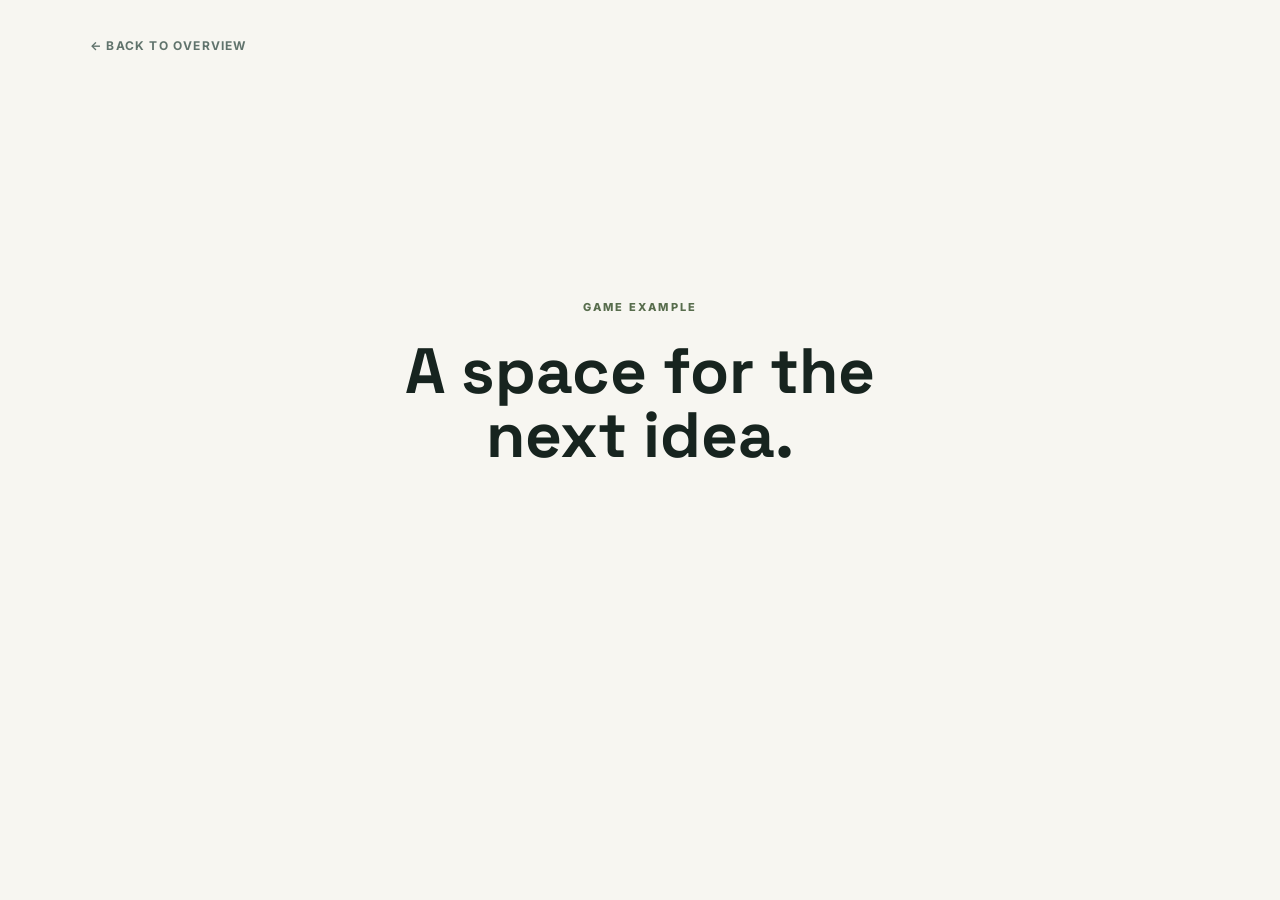
==== game-example.html @ c75b434b "Added game example side tab" ====
<!doctype html>
<html lang="en">

<head>
  <meta charset="utf-8" />
  <meta name="viewport" content="width=device-width, initial-scale=1" />
  <title>Game Example | Joe M</title>
  <meta name="description" content="A space for Joe Martinez's game example." />
  <link rel="preconnect" href="https://fonts.googleapis.com">
  <link rel="preconnect" href="https://fonts.gstatic.com" crossorigin>
  <link
    href="https://fonts.googleapis.com/css2?family=Inter:wght@300;400;500;600;700;800&family=Space+Grotesk:wght@500;600;700&display=swap"
    rel="stylesheet">
  <link rel="stylesheet" href="styles.css" />
</head>

<body>
  <main class="game-example-page">
    <a class="game-example-back" href="index.html">&larr; Back to overview</a>
    <section class="game-example-space" aria-labelledby="game-example-title">
      <p class="micro-label">Game Example</p>
      <h1 id="game-example-title">A space for the next idea.</h1>
    </section>
  </main>

  <script src="app.js"></script>
</body>

</html>
---- styles.css ----
* {
  box-sizing: border-box;
  -webkit-font-smoothing: antialiased;
}

:root {
  --font-sans: "Inter", "Segoe UI", Arial, sans-serif;
  --font-display: "Space Grotesk", "Inter", "Segoe UI", Arial, sans-serif;

  --page-bg: #f7f6f1;
  --panel-bg: rgba(255, 250, 244, 0.56);
  --panel-soft: rgba(255, 255, 255, 0.72);
  --line: rgba(86, 104, 115, 0.16);
  --line-strong: rgba(86, 104, 115, 0.32);
  --text: #17241f;
  --text-soft: #60736c;
  --text-muted: #8b8d7d;
  --text-light: #eef0e8;
  --sage: #b6c2aa;
  --sage-deep: #586d4d;
  --sage-dim: #d8e2d7;
  --sage-mute: #8ca385;
  --sage-heat: #eab88a;
  --sage-glass: rgba(232, 246, 222, 0.12);
  --shadow: rgba(63, 84, 48, 0.14);
  --shadow-strong: rgba(30, 45, 28, 0.26);
  --foam: #f8f7ee;
  --mint: #9dbc91;
  --mint-hot: #c3d2a7;
  --cyan: #a3c8bd;
  --line-shadow: rgba(255, 255, 255, 0.8);
  --danger: #db765a;

  --cursor-x: 50%;
  --cursor-y: 50%;
}

body.night-mode {
  --page-bg: #101b17;
  --panel-bg: rgba(232, 245, 232, 0.08);
  --panel-soft: rgba(255, 255, 255, 0.05);
  --line: rgba(223, 244, 221, 0.2);
  --line-strong: rgba(223, 244, 221, 0.34);
  --text: #eefae5;
  --text-soft: #b3b9a9;
  --text-muted: #b1bdad;
  --text-light: #eef0e8;
  --sage: #9db68b;
  --sage-deep: #c6d5bd;
  --sage-dim: #263d2b;
  --sage-mute: #8ca385;
  --sage-heat: #ffd0a7;
  --foam: #111b16;
  --shadow: rgba(0, 0, 0, 0.34);
  --shadow-strong: rgba(0, 0, 0, 0.58);
}

body {
  margin: 0;
  color: var(--text);
  background: var(--page-bg);
  min-height: 100vh;
  font-family: var(--font-sans);
  transition: background 550ms ease, color 500ms ease;
}

.game-example-page {
  width: min(1100px, calc(100vw - 70px));
  min-height: 100vh;
  margin: 0 auto;
  padding: 34px 0;
}

.game-example-back {
  color: var(--text-soft);
  font-size: 12px;
  font-weight: 700;
  letter-spacing: 0.1em;
  text-decoration: none;
  text-transform: uppercase;
}

.game-example-back:hover {
  color: var(--sage-deep);
}

.game-example-space {
  min-height: 72vh;
  display: grid;
  place-content: center;
  text-align: center;
}

.game-example-space h1 {
  max-width: 520px;
  margin: 14px auto 0;
  font-family: var(--font-display);
  font-size: clamp(2rem, 5vw, 4.5rem);
  line-height: 1;
}

body::before,
body::after {
  content: "";
  display: none;
}

.site-shell {
  width: min(1500px, calc(100vw - 70px));
  margin: 24px auto;
  display: grid;
  grid-template-columns: minmax(260px, 280px) minmax(740px, 1fr);
  gap: 20px;
  position: relative;
}

.glass-panel {
  background: var(--panel-bg);
  border: 1px solid var(--line);
  box-shadow: 0 10px 24px var(--shadow);
  backdrop-filter: blur(12px) saturate(110%);
  -webkit-backdrop-filter: blur(12px) saturate(110%);
}

.sidebar {
  border-radius: 22px;
  padding: 30px 26px;
  min-height: 720px;
  display: flex;
  flex-direction: column;
  align-items: stretch;
  position: relative;
  overflow: hidden;
}

.sidebar::before,
.hero-card::before,
.bento-card::before,
.timeline::before,
.quote-panel::before,
.orbit-panel::before {
  content: "";
  position: absolute;
  inset: -1px;
  border-radius: inherit;
  background-image: radial-gradient(var(--line) 1px, transparent 1px);
  background-size: 26px 26px;
  mask-image: linear-gradient(180deg, rgba(0, 0, 0, 1), transparent 100%);
  pointer-events: none;
  opacity: 0.64;
}

.sidebar::after {
  content: "";
  width: 120px;
  height: 120px;
  border-radius: 50%;
  border: 1px solid var(--line-strong);
  position: absolute;
  right: -22px;
  top: -14px;
  transform: rotate(20deg);
  opacity: 0.8;
}

.brand {
  display: flex;
  align-items: center;
  gap: 14px;
  color: var(--text);
  text-decoration: none;
}

.brand-mark {
  width: 50px;
  height: 50px;
  border-radius: 50%;
  border: 1px solid var(--line-strong);
  display: flex;
  align-items: center;
  justify-content: center;
  gap: 4px;
  background: transparent;
}

.brand-mark span {
  display: block;
  width: 4px;
  height: 26px;
  background: var(--sage-deep);
  border-radius: 2px;
  transform: rotate(12deg);
}

.brand-mark span:nth-child(2) {
  height: 34px;
  transform: rotate(0deg);
}

.brand-text {
  display: flex;
  flex-direction: column;
}

.brand-kicker {
  font-size: 11px;
  letter-spacing: 0.22em;
  text-transform: uppercase;
  color: var(--text-muted);
}

.brand-name {
  font-family: var(--font-display);
  font-size: 24px;
  font-weight: 700;
  letter-spacing: -0.03em;
}

.main-nav {
  margin-top: 84px;
  display: flex;
  flex-direction: column;
  gap: 12px;
}

.nav-link {
  display: flex;
  align-items: center;
  gap: 12px;
  padding: 12px 12px;
  color: var(--text-soft);
  border-radius: 14px;
  border: 1px solid transparent;
  font-size: 12px;
  font-weight: 700;
  letter-spacing: 0.12em;
  text-transform: uppercase;
  text-decoration: none;
  transition: color 380ms ease, background 380ms ease, border 380ms ease, transform 380ms ease;
}

.nav-link .nav-icon {
  width: 34px;
  height: 34px;
  border-radius: 50%;
  display: flex;
  align-items: center;
  justify-content: center;
}

.nav-link svg {
  width: 20px;
  height: 20px;
  fill: none;
  stroke-width: 2;
}

.nav-link svg path,
.nav-link svg circle {
  stroke: currentColor;
}

.nav-link:hover,
.nav-link.is-active {
  color: var(--sage-deep);
  border-color: var(--line-strong);
  background: var(--sage-glass);
  transform: translateX(3px);
}

.profile-block {
  margin-top: auto;
  padding-top: 44px;
}

.profile-image-wrap {
  width: 150px;
  height: 150px;
  border-radius: 50%;
  margin: 0 auto;
  background: var(--foam);
  display: flex;
  align-items: center;
  justify-content: center;
  border: 1px solid var(--line-strong);
  position: relative;
}

.profile-image-wrap::before {
  content: "";
  position: absolute;
  inset: -9px;
  border-radius: 50%;
  border: 1px solid var(--line);
}

.profile-image {
  width: 116px;
  height: 116px;
  border-radius: 50%;
  border: 1px solid var(--line-strong);
  background: linear-gradient(125deg, var(--sage-deep), var(--sage));
  display: flex;
  align-items: center;
  justify-content: center;
  position: relative;
  color: var(--foam);
  font-family: var(--font-display);
  font-size: 38px;
  font-weight: 700;
}

.image-orbit {
  position: absolute;
  width: 100%;
  height: 100%;
  inset: -2px;
  border-radius: 50%;
  border: 1px dashed var(--line-strong);
}

.orbit-one {
  transform: scale(1.22);
}

.orbit-two {
  transform: scale(1.34);
  border-style: solid;
  border-color: var(--sage-heat);
}

.profile-info {
  text-align: center;
  margin-top: 22px;
}

.profile-label {
  display: block;
  font-family: var(--font-display);
  font-size: 21px;
  font-weight: 700;
  color: var(--text);
}

.profile-status {
  display: flex;
  align-items: center;
  justify-content: center;
  gap: 8px;
  margin-top: 12px;
  color: var(--text-soft);
  font-size: 11px;
  letter-spacing: 0.14em;
  text-transform: uppercase;
}

.status-dot {
  width: 7px;
  height: 7px;
  border-radius: 50%;
  background: var(--sage);
}

.sidebar-bottom {
  display: flex;
  align-items: center;
  justify-content: space-between;
  gap: 10px;
  margin-top: 40px;
  padding-top: 22px;
}

.theme-toggle {
  display: inline-flex;
  align-items: center;
  gap: 10px;
  padding: 8px 12px 8px 10px;
  border-radius: 999px;
  border: 1px solid var(--line-strong);
  background: var(--panel-soft);
  color: var(--text);
  cursor: pointer;
  transition: transform 180ms ease, border-color 180ms ease, background 180ms ease;
}

.theme-toggle:hover {
  transform: translateY(-1px);
  border-color: var(--line);
}

.theme-toggle-track {
  position: relative;
  display: inline-block;
  width: 44px;
  height: 24px;
  border-radius: 999px;
  background: var(--line);
  border: 1px solid var(--line-strong);
}

.theme-toggle-thumb {
  position: absolute;
  left: 3px;
  top: 3px;
  width: 16px;
  height: 16px;
  border-radius: 50%;
  background: var(--text);
  transition: transform 220ms ease, background 220ms ease;
}

body.light-mode .theme-toggle-thumb {
  transform: translateX(20px);
  background: var(--sage-heat);
}

.theme-toggle-text {
  font-size: 10px;
  font-weight: 800;
  letter-spacing: 0.16em;
  text-transform: uppercase;
}

.icon-button,
.card-button,
.panel-icon {
  width: 44px;
  height: 44px;
  display: flex;
  align-items: center;
  justify-content: center;
  border-radius: 50%;
  background: var(--panel-soft);
  color: var(--text);
  border: 1px solid var(--line);
  outline: none;
  cursor: pointer;
  transition: transform 350ms ease, background 350ms ease, border 350ms ease;
}

.icon-button svg,
.card-button svg,
.panel-icon svg,
.download-link svg,
.topbar-button svg,
.primary-button svg {
  width: 20px;
  height: 20px;
  fill: none;
  stroke: currentColor;
  stroke-width: 2;
}

.icon-button:hover,
.card-button:hover,
.panel-icon:hover {
  transform: rotate(10deg);
  background: var(--sage-glass);
}

.download-link {
  color: var(--text-soft);
  font-size: 11px;
  font-weight: 700;
  letter-spacing: 0.12em;
  text-transform: uppercase;
  text-decoration: none;
  display: flex;
  align-items: center;
  gap: 8px;
}

.download-link svg {
  width: 17px;
  height: 17px;
}

.dashboard {
  min-width: 0;
}

.topbar {
  min-height: 80px;
  display: flex;
  align-items: center;
  justify-content: space-between;
  padding: 0 4px;
}

.section-tag {
  color: var(--text-soft);
  font-size: 11px;
  font-weight: 700;
  letter-spacing: 0.2em;
  text-transform: uppercase;
}

.topbar-right {
  display: flex;
  align-items: center;
  gap: 14px;
}

.topbar-date {
  color: var(--text-soft);
  font-size: 11px;
  font-weight: 700;
  letter-spacing: 0.16em;
}

.topbar-button {
  display: flex;
  align-items: center;
  gap: 7px;
  color: var(--text);
  text-decoration: none;
  padding: 10px 14px;
  border-radius: 999px;
  border: 1px solid var(--line-strong);
  font-size: 11px;
  font-weight: 800;
  letter-spacing: 0.12em;
  text-transform: uppercase;
  background: var(--panel-soft);
}

.topbar-button svg {
  width: 16px;
  height: 16px;
}

.hero-grid {
  display: grid;
  grid-template-columns: minmax(630px, 2fr) minmax(280px, 0.8fr);
  gap: 16px;
  margin: 0 0 16px;
}

.hero-card {
  min-height: 420px;
  border-radius: 22px;
  padding: 44px 42px;
  display: grid;
  grid-template-columns: minmax(420px, 1fr) minmax(210px, 0.64fr);
  align-items: center;
  gap: 20px;
  position: relative;
  isolation: isolate;
  overflow: hidden;
}

.hero-card::after {
  content: "";
  width: 380px;
  height: 380px;
  border-radius: 50%;
  border: 1px solid var(--line);
  position: absolute;
  right: -156px;
  top: -130px;
  background: transparent;
  box-shadow: inset 0 0 0 16px var(--sage-glass);
}

.hero-card-content {
  position: relative;
  z-index: 1;
}

.micro-label {
  color: var(--sage-deep);
  font-size: 11px;
  font-weight: 800;
  letter-spacing: 0.2em;
  text-transform: uppercase;
  display: block;
}

.hero-card h1 {
  margin: 14px 0 16px;
  color: var(--text);
  font-family: var(--font-display);
  font-size: clamp(72px, 5.5vw, 96px);
  line-height: 0.86;
  font-weight: 700;
  letter-spacing: -0.055em;
}

.hero-title-row {
  display: flex;
  align-items: center;
  gap: 14px;
}

.hero-title {
  color: var(--text-soft);
  font-size: 15px;
  font-weight: 700;
  letter-spacing: 0.17em;
  text-transform: uppercase;
}

.hero-spark {
  display: flex;
  align-items: center;
  gap: 4px;
}

.hero-spark span {
  display: inline-block;
  width: 4px;
  height: 4px;
  border-radius: 50%;
  background: var(--sage);
  box-shadow: 0 0 0 1px var(--sage-deep);
}

.hero-description {
  max-width: 420px;
}

.hero-description p {
  margin: 20px 0 0;
  color: var(--text-soft);
  font-size: 17px;
  line-height: 1.72;
}

.hero-meta {
  display: flex;
  align-items: center;
  gap: 14px;
  flex-wrap: wrap;
  margin-top: 30px;
}

.meta-card {
  min-width: 120px;
  padding: 16px 14px;
  border-radius: 18px;
  border: 1px solid var(--line);
  background: var(--panel-soft);
}

.meta-value {
  display: block;
  color: var(--text);
  font-family: var(--font-display);
  font-size: 21px;
  font-weight: 700;
  line-height: 1.2;
}

.meta-label {
  display: block;
  margin-top: 8px;
  color: var(--text-muted);
  font-size: 10px;
  font-weight: 800;
  letter-spacing: 0.16em;
  text-transform: uppercase;
}

.hero-actions {
  margin-top: 30px;
  display: flex;
  align-items: center;
  gap: 14px;
}

.primary-button {
  padding: 13px 20px;
  border-radius: 999px;
  color: var(--foam);
  background: var(--sage-deep);
  text-decoration: none;
  font-size: 12px;
  font-weight: 800;
  letter-spacing: 0.14em;
  text-transform: uppercase;
  display: flex;
  align-items: center;
  gap: 8px;
  box-shadow: 0 8px 18px var(--shadow);
  transition: transform 380ms ease, box-shadow 380ms ease;
}

.primary-button svg {
  width: 18px;
  height: 18px;
}

.primary-button:hover {
  transform: translateY(-2px);
  box-shadow: 0 10px 22px var(--shadow-strong);
}

.ghost-button {
  padding: 12px 19px;
  color: var(--text);
  border-radius: 999px;
  border: 1px solid var(--line-strong);
  background: transparent;
  text-decoration: none;
  font-size: 12px;
  font-weight: 800;
  letter-spacing: 0.14em;
  text-transform: uppercase;
  transition: background 380ms ease, color 380ms ease, transform 380ms ease;
}

.ghost-button:hover {
  background: var(--sage-glass);
  transform: translateY(-2px);
}

.hero-visual {
  min-height: 320px;
  position: relative;
  display: flex;
  align-items: center;
  justify-content: center;
}

.visual-grid {
  width: min(220px, 210px);
  height: min(220px, 210px);
  border-radius: 26% 42% 28% 42%;
  background-image: radial-gradient(var(--line) 1px, transparent 1px);
  background-size: 20px 20px;
  border: 1px solid var(--line-strong);
  box-shadow: 0 10px 28px var(--shadow);
  display: grid;
  grid-template-columns: repeat(2, 1fr);
  gap: 10px;
  padding: 24px;
  transform: rotate(-12deg);
  animation: hoverGrid 7s ease-in-out infinite;
}

.grid-cell {
  width: 60px;
  height: 60px;
  border-radius: 12px;
  border: 1px solid var(--line-strong);
  background: var(--sage-glass);
}

.cell-one,
.cell-four {
  transform: scaleY(1.24);
}

.cell-two,
.cell-three {
  transform: scaleX(1.24);
}

.hero-visual::before {
  content: "";
  width: 220px;
  height: 220px;
  border-radius: 50%;
  position: absolute;
  inset: 50%;
  transform: translate(-50%, -50%);
  border: 2px solid var(--line);
}

.floating-orbit {
  position: absolute;
  width: 130px;
  height: 130px;
  border-radius: 50%;
  border: 1px dashed var(--line-strong);
  pointer-events: none;
}

.orbit-a {
  right: 0;
  top: -8px;
}

.orbit-b {
  left: 0;
  bottom: -20px;
  border-style: solid;
}

.orbit-inner {
  position: absolute;
  left: 50%;
  top: 50%;
  width: 10px;
  height: 10px;
  border-radius: 50%;
  background: var(--sage-heat);
  transform: translate(-50%, -50%);
}

.floating-card {
  position: absolute;
  display: flex;
  align-items: center;
  gap: 9px;
  padding: 10px 12px;
  border-radius: 999px;
  background: var(--panel-soft);
  border: 1px solid var(--line-strong);
  color: var(--text-soft);
  font-size: 10px;
  font-weight: 800;
  letter-spacing: 0.15em;
  text-transform: uppercase;
}

.floating-card-one {
  left: -16px;
  top: 30px;
}

.floating-card-two {
  right: -12px;
  bottom: 38px;
}

.float-icon {
  width: 25px;
  height: 25px;
  border-radius: 50%;
  border: 1px solid var(--line);
  display: flex;
  align-items: center;
  justify-content: center;
}

.float-icon svg {
  width: 16px;
  height: 16px;
  fill: none;
  stroke: currentColor;
  stroke-width: 2;
}

.orbit-panel {
  border-radius: 22px;
  padding: 30px 24px;
  position: relative;
  overflow: hidden;
}

.panel-head,
.card-head,
.timeline-head {
  display: flex;
  align-items: center;
  justify-content: space-between;
}

.panel-title {
  color: var(--text);
  font-family: var(--font-display);
  font-size: 16px;
  font-weight: 700;
  letter-spacing: 0.1em;
  text-transform: uppercase;
}

.panel-icon {
  color: var(--sage-deep);
}

.signal-map {
  min-height: 250px;
  display: flex;
  align-items: center;
  justify-content: center;
  flex-direction: column;
  position: relative;
}

.map-core {
  width: 145px;
  height: 145px;
  border-radius: 50%;
  border: 1px solid var(--line-strong);
  display: flex;
  align-items: center;
  justify-content: center;
  position: relative;
  background: var(--sage-glass);
  box-shadow: inset 0 0 0 14px var(--panel-soft);
}

.map-core::before,
.map-core::after {
  content: "";
  position: absolute;
  inset: -12px;
  border-radius: 50%;
  border: 1px solid var(--line);
}

.map-core::after {
  inset: -24px;
  border-style: dashed;
}

.core-label {
  font-family: var(--font-display);
  font-size: 36px;
  font-weight: 700;
  color: var(--text);
}

.core-line {
  position: absolute;
  height: 1px;
  width: 110px;
  background: var(--line-strong);
  transform: rotate(90deg);
}

.signal-bars {
  width: 150px;
  display: flex;
  align-items: end;
  justify-content: center;
  gap: 8px;
  height: 60px;
  margin-top: 24px;
}

.bar {
  display: block;
  width: 7px;
  height: 20px;
  border-radius: 4px;
  background: var(--sage);
  animation: pulseBar 1900ms ease-in-out infinite;
}

.bar-one {
  height: 12px;
}

.bar-two {
  height: 35px;
  animation-delay: 160ms;
}

.bar-three {
  height: 48px;
  animation-delay: 280ms;
}

.bar-four {
  height: 34px;
  animation-delay: 120ms;
}

.bar-five {
  height: 16px;
  animation-delay: 330ms;
}

.panel-metrics {
  display: flex;
  align-items: center;
  justify-content: space-between;
  border-top: 1px solid var(--line);
  padding-top: 16px;
}

.panel-metrics div {
  display: flex;
  flex-direction: column;
}

.metric-value {
  color: var(--text);
  font-family: var(--font-display);
  font-size: 30px;
  font-weight: 700;
}

.metric-label {
  color: var(--text-muted);
  font-size: 10px;
  font-weight: 700;
  letter-spacing: 0.16em;
  text-transform: uppercase;
}

.bento-grid {
  display: grid;
  grid-template-columns: repeat(4, minmax(160px, 1fr));
  gap: 16px;
  margin: 16px 0;
}

.bento-card {
  position: relative;
  overflow: hidden;
  background: var(--panel-soft);
  padding: 22px 20px;
  border-radius: 18px;
  border: 1px solid var(--line);
  min-height: 200px;
}

.bento-card:nth-child(1) {
  grid-column: span 2;
  grid-row: span 2;
}

.bento-card:nth-child(4) {
  grid-column: span 2;
}

.card-tall {
  min-height: 260px;
}

.card-head {
  gap: 16px;
}

.card-kicker {
  color: var(--sage-deep);
  font-size: 10px;
  font-weight: 800;
  letter-spacing: 0.2em;
  text-transform: uppercase;
}

.card-button {
  width: 36px;
  height: 36px;
  color: var(--sage-deep);
  border-radius: 50%;
}

.card-button svg {
  width: 17px;
  height: 17px;
}

.stack-list {
  display: flex;
  flex-direction: column;
  gap: 16px;
  margin-top: 36px;
}

.stack-row {
  display: grid;
  grid-template-columns: 120px 1fr 40px;
  align-items: center;
  gap: 10px;
}

.stack-name {
  color: var(--text-soft);
  font-size: 11px;
  font-weight: 800;
  letter-spacing: 0.14em;
  text-transform: uppercase;
}

.stack-track {
  height: 7px;
  border-radius: 99px;
  background: var(--line);
  border: 1px solid var(--line);
  overflow: hidden;
}

.stack-fill {
  display: block;
  height: 100%;
  width: var(--fill, 50%);
  border-radius: 99px;
  background: linear-gradient(90deg, var(--sage), var(--sage-heat));
}

.fill-one {
  --fill: 86%;
}

.fill-two {
  --fill: 74%;
}

.fill-three {
  --fill: 69%;
}

.fill-four {
  --fill: 78%;
}

.stack-percent {
  color: var(--text-muted);
  font-family: var(--font-display);
  font-size: 16px;
}

.about-copy {
  color: var(--text-soft);
  font-size: 16px;
  line-height: 1.8;
  margin: 50px 0 0;
}

.path-list {
  list-style: none;
  padding: 0;
  margin: 50px 0 0;
}

.path-list li {
  color: var(--text-soft);
  font-size: 12px;
  font-weight: 700;
  letter-spacing: 0.16em;
  text-transform: uppercase;
  display: flex;
  align-items: center;
  gap: 14px;
  padding: 12px 0;
  border-bottom: 1px solid var(--line);
}

.path-list li:last-child {
  border-bottom: none;
}

.path-list li span {
  width: 7px;
  height: 7px;
  border-radius: 50%;
  background: var(--sage-deep);
}

.long-card {
  grid-column: span 2;
}

.project-signal {
  margin-top: 44px;
  display: flex;
  align-items: center;
  justify-content: space-between;
  gap: 16px;
}

.signal-copy {
  display: flex;
  flex-direction: column;
}

.project-date {
  font-size: 10px;
  font-weight: 800;
  letter-spacing: 0.16em;
  color: var(--sage-deep);
  text-transform: uppercase;
}

.project-title {
  font-family: var(--font-display);
  font-size: 36px;
  font-weight: 700;
  color: var(--text);
  line-height: 1.1;
  margin-top: 14px;
}

.project-blurb {
  color: var(--text-soft);
  font-size: 11px;
  font-weight: 700;
  letter-spacing: 0.16em;
  text-transform: uppercase;
  margin-top: 10px;
}

.signal-wave {
  display: flex;
  align-items: end;
  gap: 4px;
  height: 70px;
}

.signal-wave span {
  width: 4px;
  border-radius: 40px;
  background: var(--sage);
  animation: pulseBar 1600ms ease-in-out infinite;
}

.signal-wave span:nth-child(1) {
  height: 10px;
}

.signal-wave span:nth-child(2) {
  height: 24px;
  animation-delay: 100ms;
}

.signal-wave span:nth-child(3) {
  height: 40px;
  animation-delay: 200ms;
}

.signal-wave span:nth-child(4) {
  height: 28px;
  animation-delay: 250ms;
}

.signal-wave span:nth-child(5) {
  height: 18px;
  animation-delay: 350ms;
}

.build-panel {
  margin-top: 44px;
  display: flex;
  align-items: center;
  gap: 16px;
}

.build-icon {
  width: 50px;
  height: 50px;
  border-radius: 50%;
  display: flex;
  align-items: center;
  justify-content: center;
  background: var(--sage-deep);
  color: var(--foam);
  box-shadow: 0 0 0 1px var(--line);
}

.build-text {
  color: var(--text-soft);
  font-size: 13px;
  font-weight: 700;
  letter-spacing: 0.16em;
  text-transform: uppercase;
}

.availability {
  padding-top: 46px;
  display: flex;
  align-items: center;
  gap: 12px;
}

.status-light {
  width: 11px;
  height: 11px;
  border-radius: 50%;
  background: var(--sage);
  box-shadow: 0 0 0 5px var(--sage-glass);
}

.availability-text {
  color: var(--text-soft);
  font-size: 11px;
  font-weight: 800;
  letter-spacing: 0.16em;
  text-transform: uppercase;
}

.lower-grid {
  display: grid;
  grid-template-columns: 1.7fr 1fr;
  gap: 16px;
  margin: 16px 0 0;
}

.timeline {
  border-radius: 20px;
  padding: 30px;
  position: relative;
  overflow: hidden;
}

.timeline .panel-title {
  font-size: 14px;
}

.timeline-nav {
  display: flex;
  gap: 8px;
}

.timeline-nav span {
  display: inline-block;
  width: 30px;
  height: 2px;
  border-radius: 99px;
  background: var(--line-strong);
}

.timeline-list {
  margin-top: 34px;
  display: flex;
  flex-direction: column;
  gap: 20px;
}

.timeline-item {
  display: grid;
  grid-template-columns: 70px 1px 1fr;
  align-items: center;
  gap: 14px;
}

.timeline-date {
  color: var(--sage-deep);
  font-family: var(--font-display);
  font-size: 17px;
  font-weight: 700;
}

.timeline-line {
  width: 1px;
  height: 44px;
  background: var(--line-strong);
  position: relative;
}

.timeline-line::before {
  content: "";
  width: 7px;
  height: 7px;
  border-radius: 50%;
  background: var(--sage-heat);
  border: 1px solid var(--line-strong);
  position: absolute;
  left: -3px;
  top: -4px;
}

.timeline-copy {
  color: var(--text-soft);
  font-size: 13px;
  font-weight: 700;
  letter-spacing: 0.16em;
  text-transform: uppercase;
}

.quote-panel {
  border-radius: 20px;
  padding: 36px 26px;
  display: flex;
  flex-direction: column;
  justify-content: center;
  position: relative;
  overflow: hidden;
}

.quote-mark {
  color: var(--sage);
  font-family: var(--font-display);
  font-size: 90px;
  line-height: 0.8;
}

.quote-text {
  color: var(--text);
  font-family: var(--font-display);
  font-size: clamp(34px, 2vw, 42px);
  font-weight: 700;
  line-height: 1.2;
  letter-spacing: -0.02em;
  margin: 16px 0 20px;
}

.quote-author {
  color: var(--text-muted);
  font-size: 11px;
  font-weight: 800;
  letter-spacing: 0.2em;
  text-transform: uppercase;
}

@media (max-width: 1180px) {
  .site-shell {
    grid-template-columns: 1fr;
  }

  .sidebar {
    min-height: auto;
  }

  .main-nav {
    margin-top: 30px;
  }

  .profile-block {
    margin-top: 30px;
  }

  .hero-grid,
  .bento-grid,
  .lower-grid {
    grid-template-columns: 1fr;
  }

  .hero-card {
    grid-template-columns: 1fr;
  }

  .hero-visual {
    min-height: 280px;
  }

  .bento-card:nth-child(1),
  .bento-card:nth-child(4),
  .long-card {
    grid-column: span 1;
    grid-row: span 1;
  }
}

@media (max-width: 780px) {
  .site-shell {
    width: min(100vw, calc(100vw - 30px));
    margin: 16px auto;
  }

  .sidebar,
  .hero-card,
  .orbit-panel,
  .bento-card,
  .timeline,
  .quote-panel {
    border-radius: 20px;
  }

  .hero-grid {
    display: flex;
    flex-wrap: wrap;
  }

  .hero-card {
    padding: 26px;
  }

  .hero-card h1 {
    font-size: 56px;
  }

  .bento-grid {
    display: grid;
    grid-template-columns: 1fr;
  }

  .stack-row {
    grid-template-columns: 1fr;
  }

  .timeline-item {
    grid-template-columns: 60px 1px 1fr;
  }
}

@keyframes pulseBar {
  50% {
    opacity: 0.5;
    transform: scaleY(0.7);
    background: var(--sage-heat);
  }
}

@keyframes hoverGrid {
  50% {
    transform: rotate(-12deg) translateY(8px);
  }
}

@keyframes drift {
  from {
    transform: translate3d(0, 0, 0) scale(1);
  }

  to {
    transform: translate3d(30px, 30px, 0) scale(1.08);
  }
}
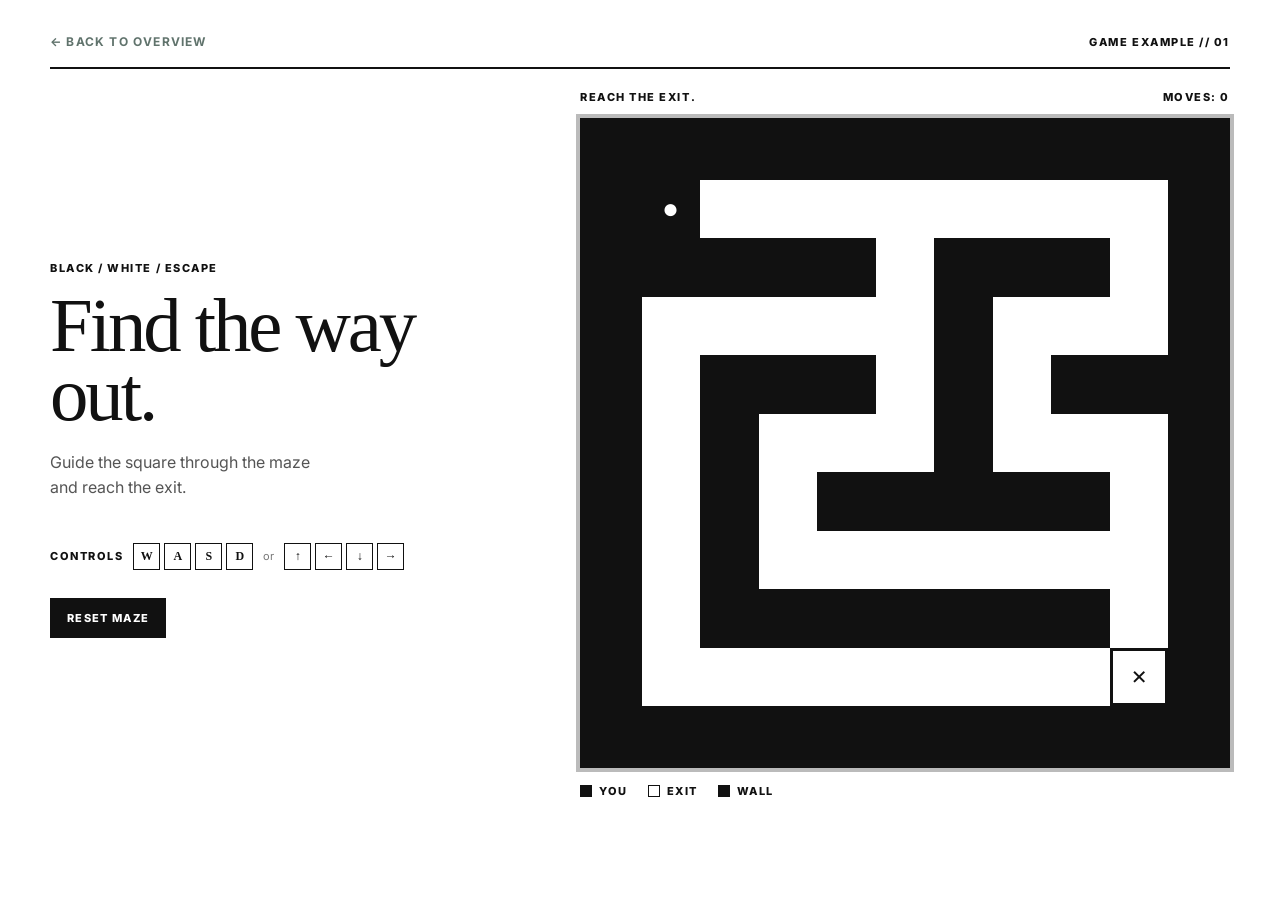
==== commit dd0756b8: "Added base code for a top down maze game in the game example tab" ====
--- a/game-example.html
+++ b/game-example.html
@@ -4,8 +4,8 @@
 <head>
   <meta charset="utf-8" />
   <meta name="viewport" content="width=device-width, initial-scale=1" />
-  <title>Game Example | Joe M</title>
-  <meta name="description" content="A space for Joe Martinez's game example." />
+  <title>Maze Escape | Joe M</title>
+  <meta name="description" content="A simple keyboard maze escape game by Joe Martinez." />
   <link rel="preconnect" href="https://fonts.googleapis.com">
   <link rel="preconnect" href="https://fonts.gstatic.com" crossorigin>
   <link
@@ -16,10 +16,37 @@
 
 <body>
   <main class="game-example-page">
-    <a class="game-example-back" href="index.html">&larr; Back to overview</a>
-    <section class="game-example-space" aria-labelledby="game-example-title">
-      <p class="micro-label">Game Example</p>
-      <h1 id="game-example-title">A space for the next idea.</h1>
+    <header class="game-header">
+      <a class="game-example-back" href="index.html">&larr; Back to overview</a>
+      <p class="game-kicker">Game Example // 01</p>
+    </header>
+
+    <section class="game-layout" aria-labelledby="game-example-title">
+      <div class="game-intro">
+        <p class="game-kicker">Black / White / Escape</p>
+        <h1 id="game-example-title">Find the way out.</h1>
+        <p class="game-description">Guide the square through the maze and reach the exit.</p>
+        <div class="game-instructions">
+          <span class="instruction-label">Controls</span>
+          <span class="key-row"><kbd>W</kbd><kbd>A</kbd><kbd>S</kbd><kbd>D</kbd></span>
+          <span class="instruction-or">or</span>
+          <span class="key-row"><kbd>&uarr;</kbd><kbd>&larr;</kbd><kbd>&darr;</kbd><kbd>&rarr;</kbd></span>
+        </div>
+        <button class="game-reset" id="resetGame" type="button">Reset maze</button>
+      </div>
+
+      <div class="game-stage">
+        <div class="game-status" aria-live="polite">
+          <span id="gameStatus">Reach the exit.</span>
+          <span id="moveCount">Moves: 0</span>
+        </div>
+        <div class="maze" id="maze" role="grid" aria-label="Maze game board" tabindex="0"></div>
+        <div class="maze-legend" aria-hidden="true">
+          <span><i class="legend-player"></i>You</span>
+          <span><i class="legend-exit"></i>Exit</span>
+          <span><i class="legend-wall"></i>Wall</span>
+        </div>
+      </div>
     </section>
   </main>
 
--- a/styles.css
+++ b/styles.css
@@ -65,10 +65,39 @@
 }
 
 .game-example-page {
-  width: min(1100px, calc(100vw - 70px));
+  width: min(1180px, calc(100vw - 70px));
   min-height: 100vh;
   margin: 0 auto;
-  padding: 34px 0;
+  padding: 34px 0 70px;
+  color: #111;
+  background: #fff;
+}
+
+body:has(.game-example-page) {
+  background: #fff;
+  color: #111;
+}
+
+.game-header {
+  display: flex;
+  align-items: center;
+  justify-content: space-between;
+  border-bottom: 2px solid #111;
+  padding-bottom: 18px;
+}
+
+.game-kicker,
+.instruction-label,
+.maze-legend,
+.game-status {
+  font-size: 11px;
+  font-weight: 800;
+  letter-spacing: 0.14em;
+  text-transform: uppercase;
+}
+
+.game-header .game-kicker {
+  margin: 0;
 }
 
 .game-example-back {
@@ -81,22 +110,184 @@
 }
 
 .game-example-back:hover {
-  color: var(--sage-deep);
-}
-
-.game-example-space {
-  min-height: 72vh;
+  color: #777;
+}
+
+.game-layout {
   display: grid;
-  place-content: center;
-  text-align: center;
-}
-
-.game-example-space h1 {
-  max-width: 520px;
-  margin: 14px auto 0;
-  font-family: var(--font-display);
-  font-size: clamp(2rem, 5vw, 4.5rem);
-  line-height: 1;
+  grid-template-columns: minmax(240px, 0.7fr) minmax(500px, 1.3fr);
+  gap: clamp(40px, 8vw, 130px);
+  align-items: center;
+  min-height: calc(100vh - 150px);
+}
+
+.game-intro h1 {
+  max-width: 380px;
+  margin: 16px 0 20px;
+  font-family: Georgia, serif;
+  font-size: clamp(3rem, 6vw, 6.5rem);
+  font-weight: 400;
+  line-height: 0.9;
+  letter-spacing: -0.04em;
+}
+
+.game-description {
+  max-width: 280px;
+  margin: 0;
+  color: #555;
+  line-height: 1.6;
+}
+
+.game-instructions {
+  display: flex;
+  flex-wrap: wrap;
+  align-items: center;
+  gap: 10px;
+  margin: 42px 0 28px;
+}
+
+.key-row {
+  display: inline-flex;
+  gap: 4px;
+}
+
+kbd {
+  display: inline-grid;
+  width: 27px;
+  height: 27px;
+  place-items: center;
+  border: 1px solid #111;
+  font: 700 12px Georgia, serif;
+}
+
+.instruction-or {
+  color: #777;
+  font-size: 11px;
+}
+
+.game-reset {
+  border: 1px solid #111;
+  padding: 12px 16px;
+  color: #fff;
+  background: #111;
+  cursor: pointer;
+  font: 800 11px var(--font-sans);
+  letter-spacing: 0.12em;
+  text-transform: uppercase;
+}
+
+.game-reset:hover,
+.game-reset:focus-visible {
+  color: #111;
+  background: #fff;
+}
+
+.game-stage {
+  width: min(100%, 650px);
+  justify-self: end;
+}
+
+.game-status {
+  display: flex;
+  justify-content: space-between;
+  margin-bottom: 14px;
+}
+
+.maze {
+  display: grid;
+  grid-template-columns: repeat(11, 1fr);
+  border: 3px solid #111;
+  outline: none;
+  aspect-ratio: 1 / 1;
+  background: #fff;
+}
+
+.maze:focus-visible {
+  box-shadow: 0 0 0 4px #bbb;
+}
+
+.maze-tile {
+  display: grid;
+  min-width: 0;
+  aspect-ratio: 1;
+  place-items: center;
+  font: 700 clamp(16px, 3vw, 28px) Georgia, serif;
+}
+
+.tile-wall {
+  background: #111;
+}
+
+.tile-floor {
+  background: #fff;
+}
+
+.is-player {
+  color: #fff;
+  background: #111;
+}
+
+.is-exit {
+  color: #111;
+  background: #fff;
+  box-shadow: inset 0 0 0 3px #111;
+}
+
+.maze-legend {
+  display: flex;
+  gap: 20px;
+  margin-top: 16px;
+}
+
+.maze-legend span {
+  display: inline-flex;
+  align-items: center;
+  gap: 7px;
+}
+
+.maze-legend i {
+  display: inline-block;
+  width: 12px;
+  height: 12px;
+  border: 1px solid #111;
+}
+
+.legend-player {
+  background: #111;
+}
+
+.legend-wall {
+  background: #111;
+}
+
+@media (max-width: 760px) {
+  .game-example-page {
+    width: min(100% - 36px, 600px);
+  }
+
+  .game-header {
+    align-items: flex-start;
+    flex-direction: column;
+    gap: 18px;
+  }
+
+  .game-layout {
+    display: block;
+    min-height: 0;
+    padding-top: 58px;
+  }
+
+  .game-intro {
+    margin-bottom: 52px;
+  }
+
+  .game-intro h1 {
+    font-size: clamp(3.4rem, 16vw, 6rem);
+  }
+
+  .game-stage {
+    width: 100%;
+  }
 }
 
 body::before,
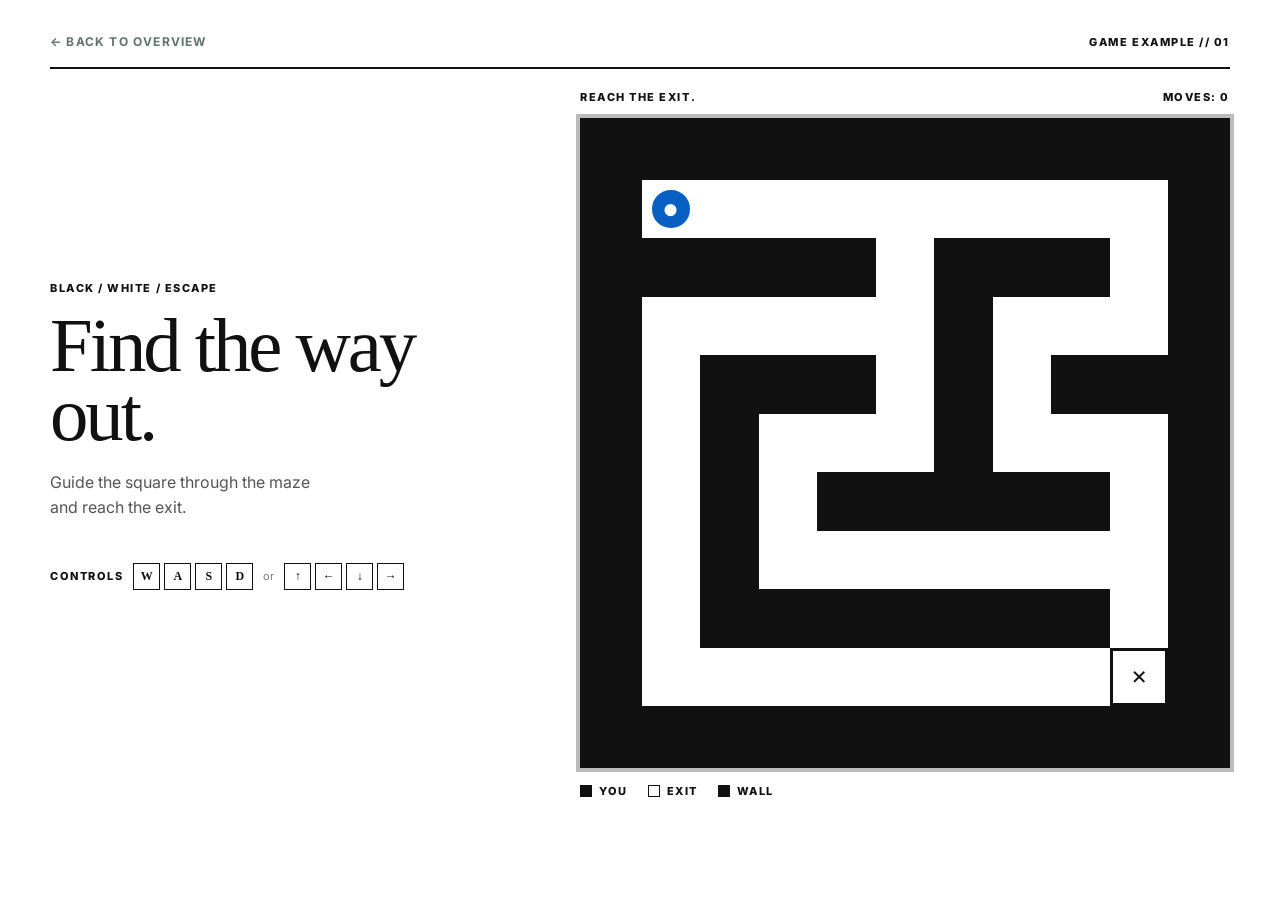
==== commit 21b947e3: "Added win message to the game, and changed character dot to blue" ====
--- a/game-example.html
+++ b/game-example.html
@@ -32,13 +32,13 @@
           <span class="instruction-or">or</span>
           <span class="key-row"><kbd>&uarr;</kbd><kbd>&larr;</kbd><kbd>&darr;</kbd><kbd>&rarr;</kbd></span>
         </div>
-        <button class="game-reset" id="resetGame" type="button">Reset maze</button>
       </div>
 
       <div class="game-stage">
         <div class="game-status" aria-live="polite">
           <span id="gameStatus">Reach the exit.</span>
           <span id="moveCount">Moves: 0</span>
+          <button class="game-reset" id="resetGame" type="button" hidden>Reset maze</button>
         </div>
         <div class="maze" id="maze" role="grid" aria-label="Maze game board" tabindex="0"></div>
         <div class="maze-legend" aria-hidden="true">
--- a/styles.css
+++ b/styles.css
@@ -182,6 +182,10 @@
   background: #fff;
 }
 
+.game-reset[hidden] {
+  display: none;
+}
+
 .game-stage {
   width: min(100%, 650px);
   justify-self: end;
@@ -189,8 +193,15 @@
 
 .game-status {
   display: flex;
+  align-items: center;
+  flex-wrap: wrap;
   justify-content: space-between;
+  gap: 12px;
   margin-bottom: 14px;
+}
+
+.game-status.is-win {
+  color: #075fc2;
 }
 
 .maze {
@@ -224,7 +235,9 @@
 
 .is-player {
   color: #fff;
-  background: #111;
+  background: #075fc2;
+  border-radius: 50%;
+  margin: 18%;
 }
 
 .is-exit {
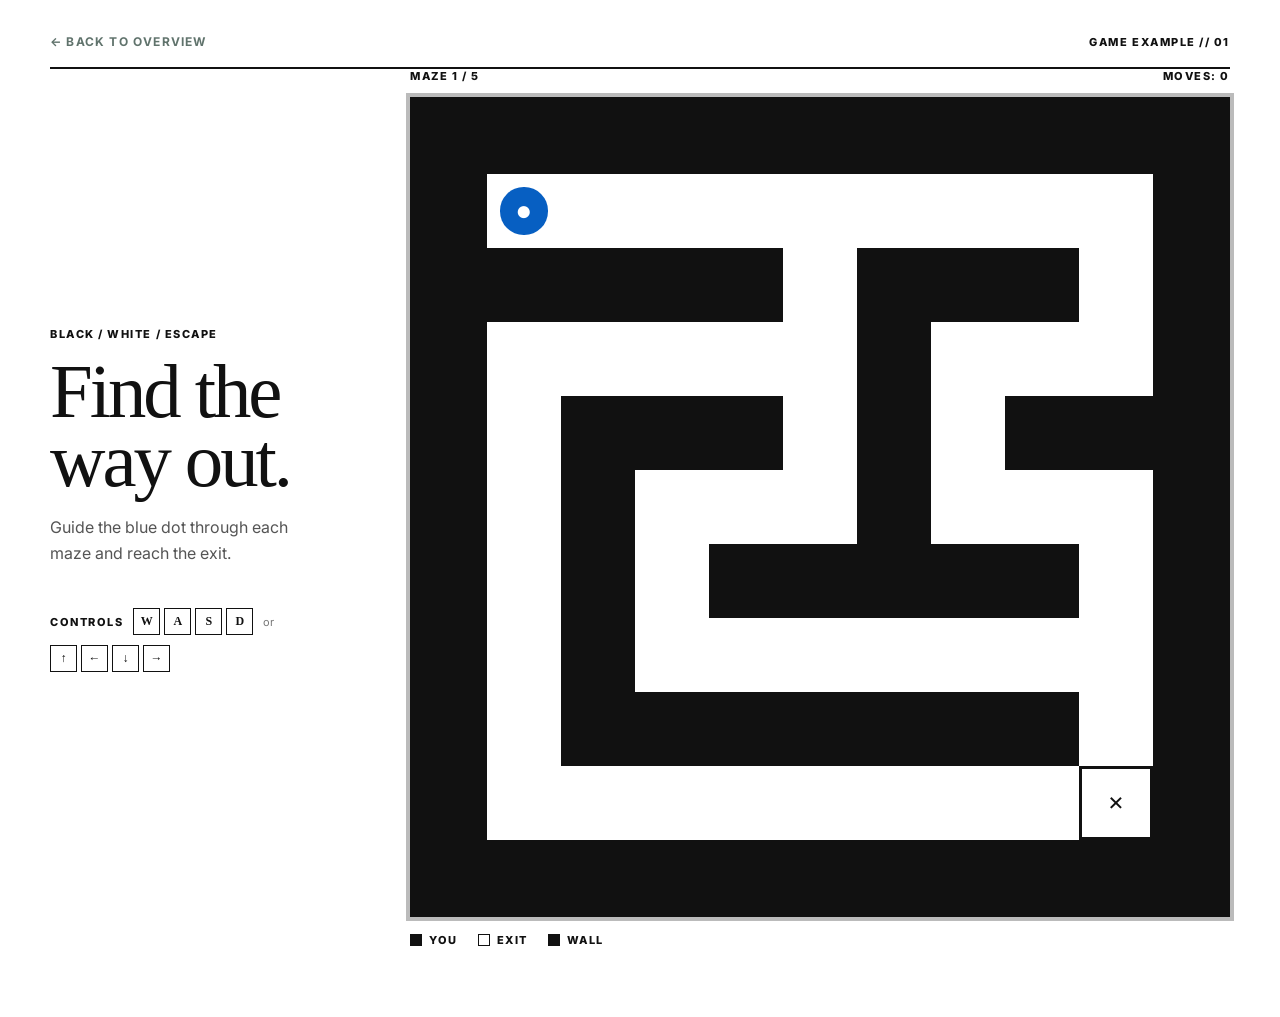
==== commit ce037ed0: "added a new maze system switching between 5 different mazes, also changed win message" ====
--- a/game-example.html
+++ b/game-example.html
@@ -25,7 +25,7 @@
       <div class="game-intro">
         <p class="game-kicker">Black / White / Escape</p>
         <h1 id="game-example-title">Find the way out.</h1>
-        <p class="game-description">Guide the square through the maze and reach the exit.</p>
+        <p class="game-description">Guide the blue dot through each maze and reach the exit.</p>
         <div class="game-instructions">
           <span class="instruction-label">Controls</span>
           <span class="key-row"><kbd>W</kbd><kbd>A</kbd><kbd>S</kbd><kbd>D</kbd></span>
@@ -35,12 +35,17 @@
       </div>
 
       <div class="game-stage">
-        <div class="game-status" aria-live="polite">
-          <span id="gameStatus">Reach the exit.</span>
+        <div class="maze-meta">
+          <span id="mazeNumber">Maze 1 / 5</span>
           <span id="moveCount">Moves: 0</span>
-          <button class="game-reset" id="resetGame" type="button" hidden>Reset maze</button>
         </div>
-        <div class="maze" id="maze" role="grid" aria-label="Maze game board" tabindex="0"></div>
+        <div class="maze-shell">
+          <div class="maze" id="maze" role="grid" aria-label="Maze game board" tabindex="0"></div>
+          <div class="game-status" id="gameStatusBox" aria-live="polite" hidden>
+            <span id="gameStatus">You win!</span>
+            <button class="game-reset" id="resetGame" type="button">Next maze</button>
+          </div>
+        </div>
         <div class="maze-legend" aria-hidden="true">
           <span><i class="legend-player"></i>You</span>
           <span><i class="legend-exit"></i>Exit</span>
--- a/styles.css
+++ b/styles.css
@@ -115,8 +115,8 @@
 
 .game-layout {
   display: grid;
-  grid-template-columns: minmax(240px, 0.7fr) minmax(500px, 1.3fr);
-  gap: clamp(40px, 8vw, 130px);
+  grid-template-columns: minmax(220px, 0.45fr) minmax(650px, 1.55fr);
+  gap: clamp(30px, 5vw, 70px);
   align-items: center;
   min-height: calc(100vh - 150px);
 }
@@ -187,21 +187,23 @@
 }
 
 .game-stage {
-  width: min(100%, 650px);
+  width: min(100%, 820px);
   justify-self: end;
 }
 
-.game-status {
-  display: flex;
-  align-items: center;
-  flex-wrap: wrap;
+.maze-meta {
+  display: flex;
+  align-items: center;
   justify-content: space-between;
-  gap: 12px;
   margin-bottom: 14px;
-}
-
-.game-status.is-win {
-  color: #075fc2;
+  font-size: 11px;
+  font-weight: 800;
+  letter-spacing: 0.14em;
+  text-transform: uppercase;
+}
+
+.maze-shell {
+  position: relative;
 }
 
 .maze {
@@ -211,6 +213,32 @@
   outline: none;
   aspect-ratio: 1 / 1;
   background: #fff;
+}
+
+.game-status {
+  position: absolute;
+  z-index: 2;
+  top: 50%;
+  left: 50%;
+  display: flex;
+  align-items: center;
+  justify-content: center;
+  gap: 18px;
+  width: min(86%, 430px);
+  padding: 22px 24px;
+  border: 1px solid rgba(17, 17, 17, 0.2);
+  color: #075fc2;
+  background: rgba(255, 255, 255, 0.82);
+  box-shadow: 0 10px 30px rgba(17, 17, 17, 0.18);
+  font-size: 13px;
+  font-weight: 800;
+  letter-spacing: 0.08em;
+  text-transform: uppercase;
+  transform: translate(-50%, -50%);
+}
+
+.game-status[hidden] {
+  display: none;
 }
 
 .maze:focus-visible {
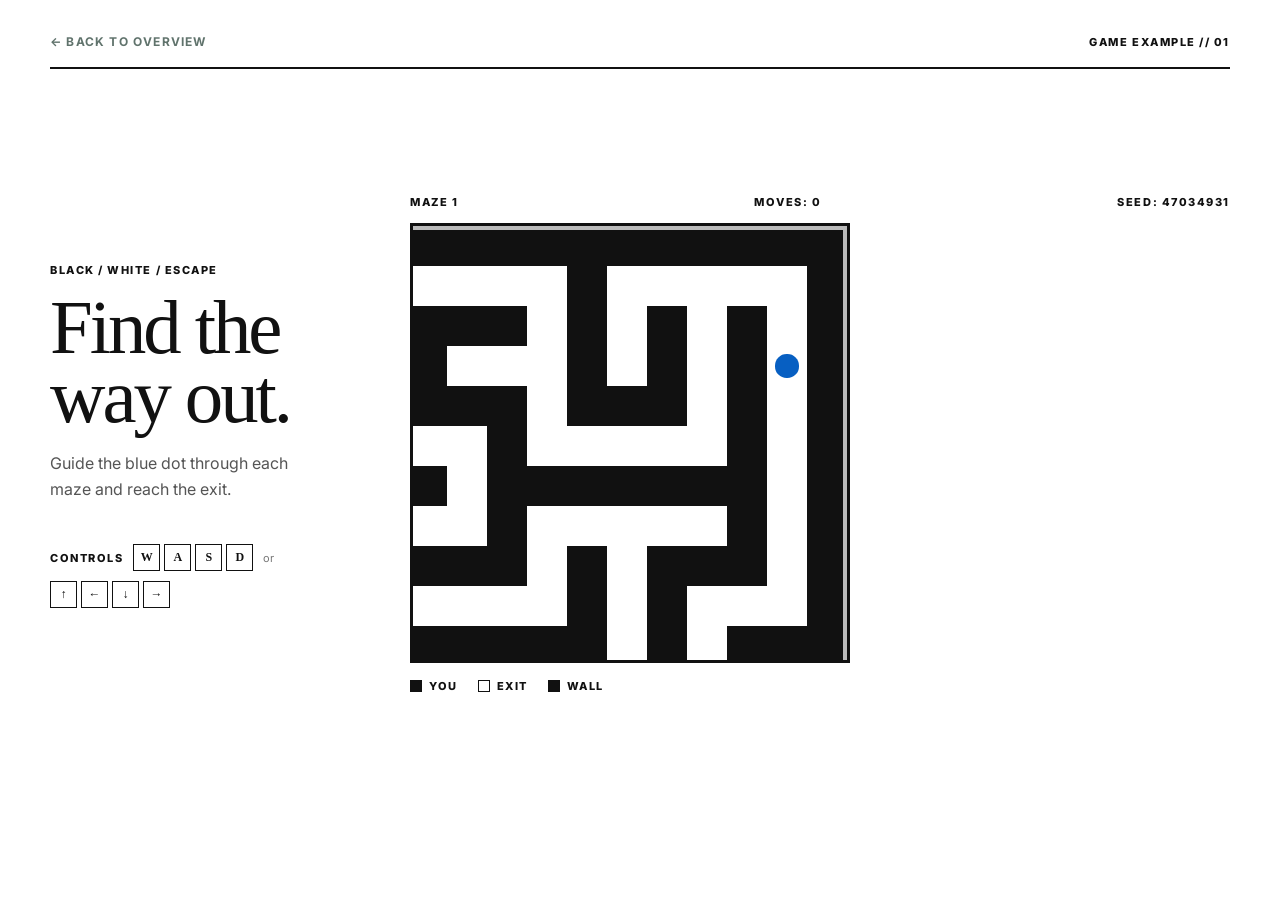
==== commit 85efb18d: "made random seed generator for maze" ====
--- a/game-example.html
+++ b/game-example.html
@@ -36,8 +36,9 @@
 
       <div class="game-stage">
         <div class="maze-meta">
-          <span id="mazeNumber">Maze 1 / 5</span>
+          <span id="mazeNumber">Maze 1</span>
           <span id="moveCount">Moves: 0</span>
+          <span id="mazeSeed" aria-label="Maze seed">Seed: --------</span>
         </div>
         <div class="maze-shell">
           <div class="maze" id="maze" role="grid" aria-label="Maze game board" tabindex="0"></div>
--- a/styles.css
+++ b/styles.css
@@ -202,17 +202,28 @@
   text-transform: uppercase;
 }
 
+:root {
+  --maze-tile-size: clamp(28px, 4vw, 40px);
+}
+
 .maze-shell {
   position: relative;
+  width: min(100%, calc(var(--maze-tile-size) * 11));
+  aspect-ratio: 1 / 1;
+  overflow: hidden;
+  border: 3px solid #111;
+  background: #fff;
 }
 
 .maze {
+  position: absolute;
+  top: 0;
+  left: 0;
   display: grid;
-  grid-template-columns: repeat(11, 1fr);
-  border: 3px solid #111;
+  grid-template-columns: repeat(var(--maze-columns), var(--maze-tile-size));
+  width: max-content;
   outline: none;
-  aspect-ratio: 1 / 1;
-  background: #fff;
+  transform: translate3d(var(--camera-x, 0px), var(--camera-y, 0px), 0);
 }
 
 .game-status {
@@ -242,13 +253,14 @@
 }
 
 .maze:focus-visible {
-  box-shadow: 0 0 0 4px #bbb;
+  outline: 4px solid #bbb;
+  outline-offset: -4px;
 }
 
 .maze-tile {
   display: grid;
-  min-width: 0;
-  aspect-ratio: 1;
+  width: var(--maze-tile-size);
+  height: var(--maze-tile-size);
   place-items: center;
   font: 700 clamp(16px, 3vw, 28px) Georgia, serif;
 }
@@ -262,10 +274,15 @@
 }
 
 .is-player {
-  color: #fff;
+  position: relative;
+}
+
+.is-player::after {
+  width: 58%;
+  aspect-ratio: 1;
+  border-radius: 50%;
   background: #075fc2;
-  border-radius: 50%;
-  margin: 18%;
+  content: '';
 }
 
 .is-exit {
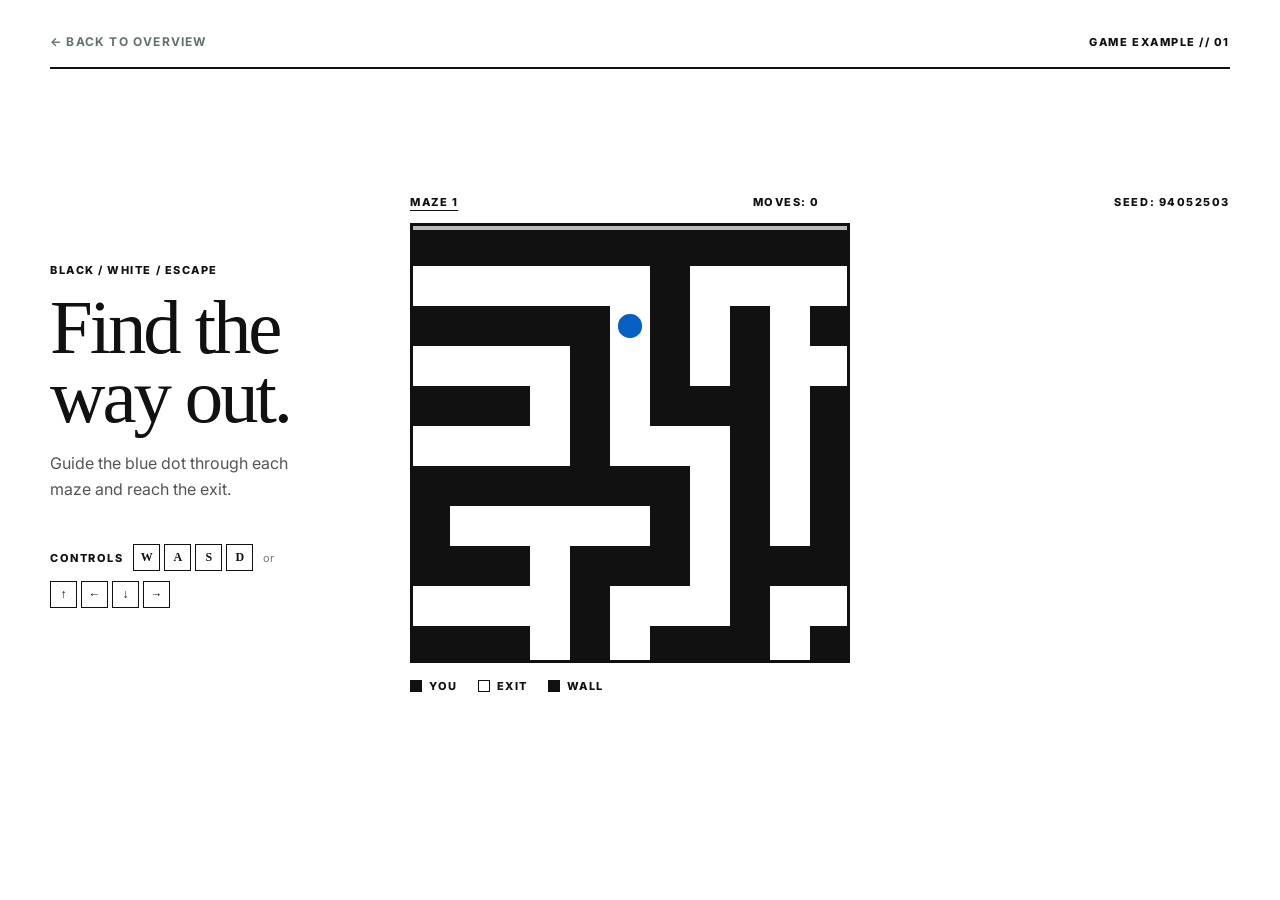
==== commit b227c21c: "game" ====
--- a/game-example.html
+++ b/game-example.html
@@ -36,7 +36,7 @@
 
       <div class="game-stage">
         <div class="maze-meta">
-          <span id="mazeNumber">Maze 1</span>
+          <a class="maze-counter-link" id="mazeNumber" href="secret.html">Maze 1</a>
           <span id="moveCount">Moves: 0</span>
           <span id="mazeSeed" aria-label="Maze seed">Seed: --------</span>
         </div>
--- a/styles.css
+++ b/styles.css
@@ -202,6 +202,52 @@
   text-transform: uppercase;
 }
 
+.maze-counter-link {
+  color: inherit;
+  text-decoration: underline;
+  text-decoration-thickness: 1px;
+  text-underline-offset: 4px;
+}
+
+.maze-counter-link:hover {
+  color: #777;
+}
+
+.maze-counter-link:focus-visible {
+  outline: 2px solid currentColor;
+  outline-offset: 4px;
+}
+
+.secret-page {
+  display: grid;
+  min-height: 100vh;
+  place-items: center;
+  padding: 24px;
+  color: #111;
+  background: #fff;
+}
+
+.secret-message {
+  width: min(100%, 680px);
+  padding: clamp(28px, 7vw, 72px);
+  border: 2px solid #111;
+}
+
+.secret-message h1 {
+  margin: 18px 0;
+  font-family: Georgia, serif;
+  font-size: clamp(3rem, 9vw, 6.5rem);
+  font-weight: 400;
+  line-height: 0.92;
+}
+
+.secret-message p {
+  max-width: 34ch;
+  margin: 0 0 30px;
+  color: #555;
+  line-height: 1.6;
+}
+
 :root {
   --maze-tile-size: clamp(28px, 4vw, 40px);
 }
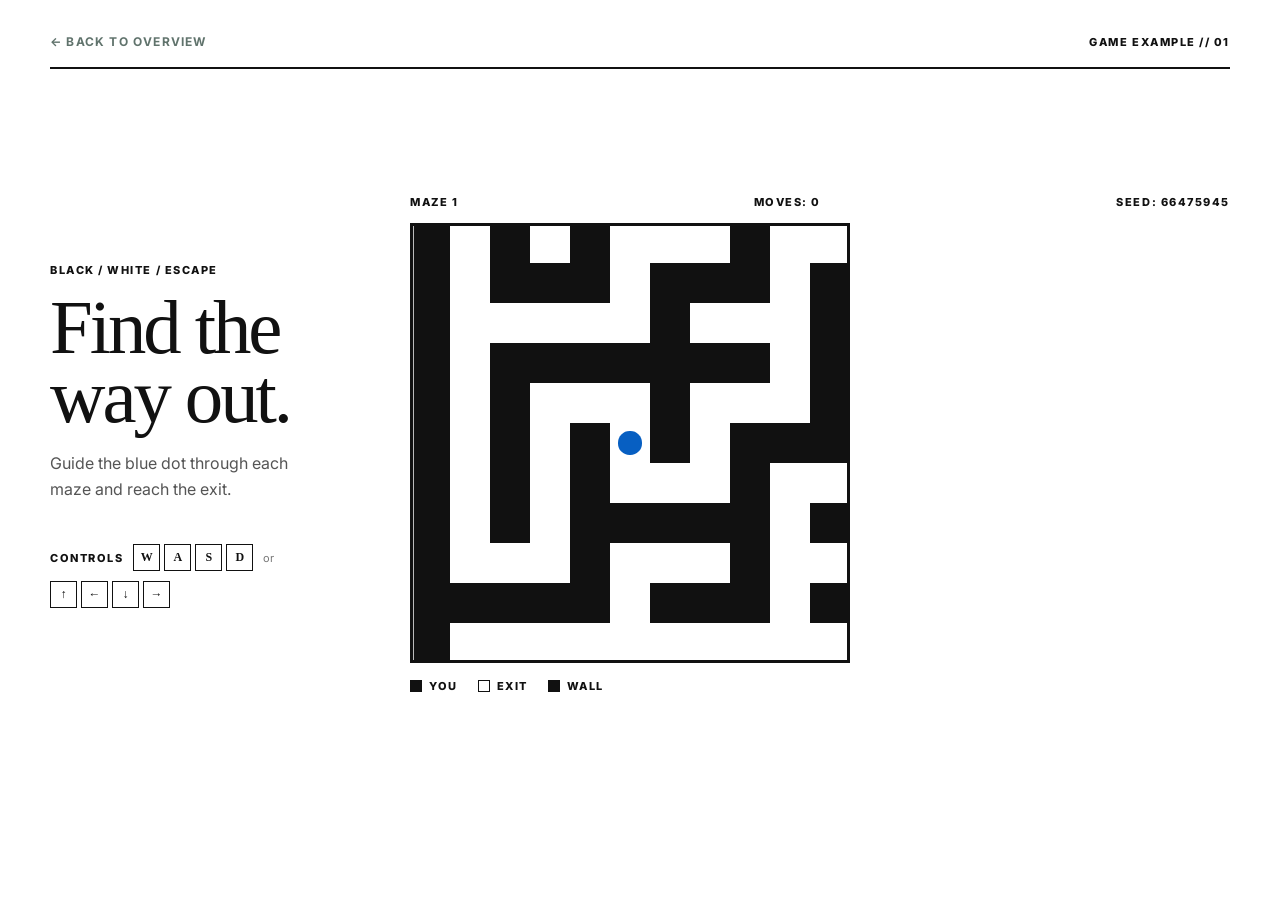
==== commit be04bc4a: "commit" ====
--- a/game-example.html
+++ b/game-example.html
@@ -36,7 +36,7 @@
 
       <div class="game-stage">
         <div class="maze-meta">
-          <a class="maze-counter-link" id="mazeNumber" href="secret.html">Maze 1</a>
+          <a class="maze-counter-link" id="mazeNumber" href="game-example2.html">Maze 1</a>
           <span id="moveCount">Moves: 0</span>
           <span id="mazeSeed" aria-label="Maze seed">Seed: --------</span>
         </div>
--- a/styles.css
+++ b/styles.css
@@ -204,9 +204,7 @@
 
 .maze-counter-link {
   color: inherit;
-  text-decoration: underline;
-  text-decoration-thickness: 1px;
-  text-underline-offset: 4px;
+  text-decoration: none;
 }
 
 .maze-counter-link:hover {
